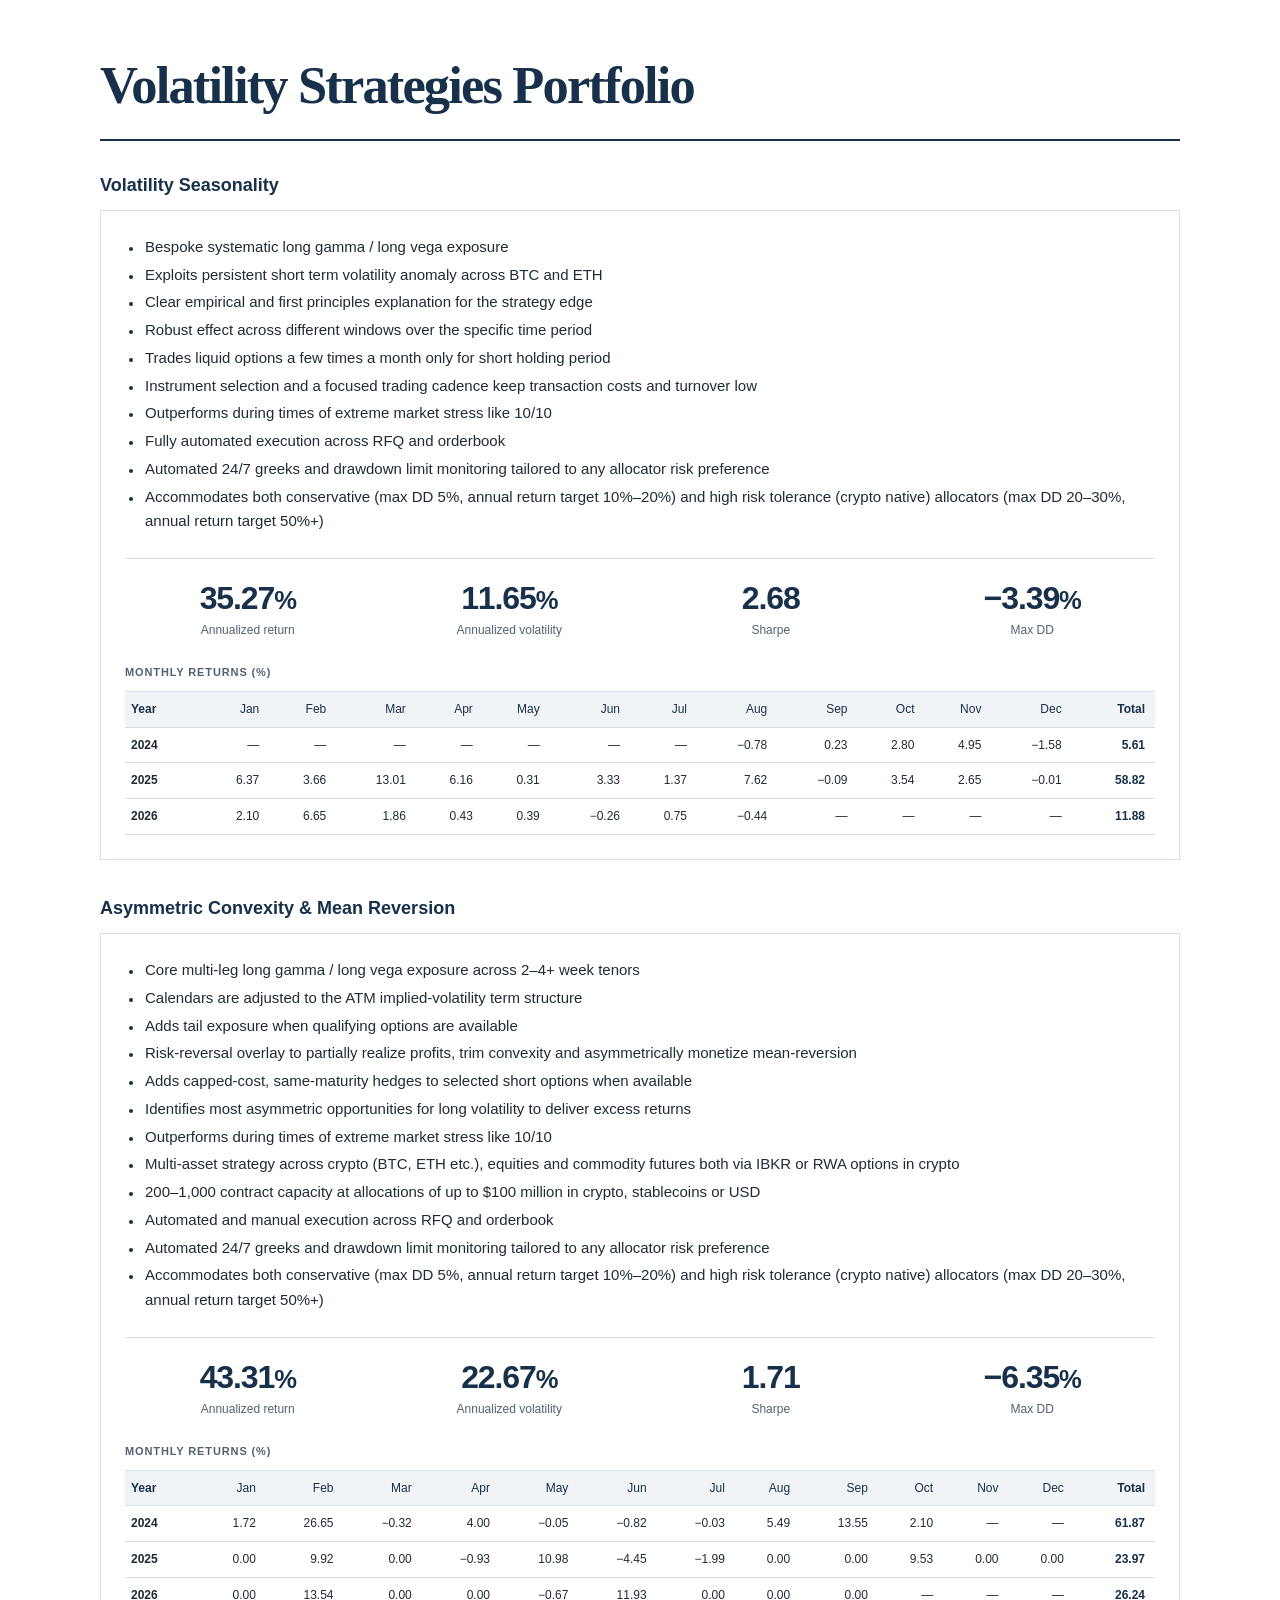
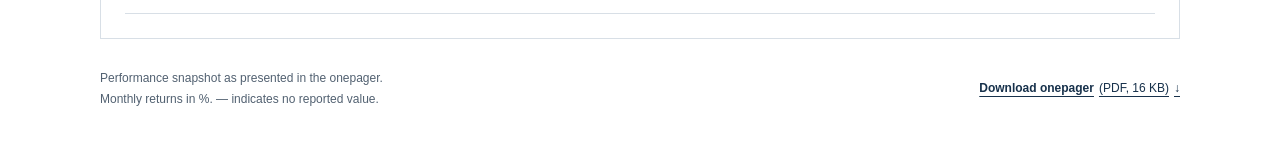
==== index.html @ 5abc0e46 "Publish the volatility strategies portfolio onepager" ====
<!doctype html>
<html lang="en">
<head>
  <meta charset="utf-8">
  <meta name="viewport" content="width=device-width, initial-scale=1">
  <meta name="description" content="Volatility Strategies Portfolio: Volatility Seasonality and Asymmetric Convexity & Mean Reversion. Strategy descriptions and performance from the portfolio onepager.">
  <meta name="color-scheme" content="light">
  <meta name="referrer" content="no-referrer">
  <meta http-equiv="Content-Security-Policy" content="default-src 'none'; style-src 'self'; img-src 'self'; base-uri 'none'; form-action 'none'; object-src 'none'">
  <title>Volatility Strategies Portfolio</title>
  <link rel="stylesheet" href="styles.css">
</head>
<body>
  <a class="skip-link" href="#portfolio">Skip to portfolio</a>
  <div class="page">
    <header class="masthead">
      <h1>Volatility Strategies Portfolio</h1>
    </header>

    <main id="portfolio">
      <section class="strategy" aria-labelledby="seasonality-title">
        <h2 id="seasonality-title">Volatility Seasonality</h2>
        <div class="strategy-body">
          <ul class="strategy-points">
            <li>Bespoke systematic long gamma / long vega exposure</li>
            <li>Exploits persistent short term volatility anomaly across BTC and ETH</li>
            <li>Clear empirical and first principles explanation for the strategy edge</li>
            <li>Robust effect across different windows over the specific time period</li>
            <li>Trades liquid options a few times a month only for short holding period</li>
            <li>Instrument selection and a focused trading cadence keep transaction costs and turnover low</li>
            <li>Outperforms during times of extreme market stress like 10/10</li>
            <li>Fully automated execution across RFQ and orderbook</li>
            <li>Automated 24/7 greeks and drawdown limit monitoring tailored to any allocator risk preference</li>
            <li>Accommodates both conservative (max DD 5%, annual return target 10%–20%) and high risk tolerance (crypto native) allocators (max DD 20–30%, annual return target 50%+)</li>
          </ul>

          <div class="performance">
            <dl class="metrics">
              <div><dt>Annualized return</dt><dd>35.27<span>%</span></dd></div>
              <div><dt>Annualized volatility</dt><dd>11.65<span>%</span></dd></div>
              <div><dt>Sharpe</dt><dd>2.68</dd></div>
              <div><dt>Max DD</dt><dd>−3.39<span>%</span></dd></div>
            </dl>
            <div class="table-scroll" role="region" aria-label="Volatility Seasonality monthly returns; scroll horizontally for all months" tabindex="0">
              <table>
                <caption>Monthly returns (%)</caption>
                <thead>
                  <tr><th scope="col">Year</th><th scope="col">Jan</th><th scope="col">Feb</th><th scope="col">Mar</th><th scope="col">Apr</th><th scope="col">May</th><th scope="col">Jun</th><th scope="col">Jul</th><th scope="col">Aug</th><th scope="col">Sep</th><th scope="col">Oct</th><th scope="col">Nov</th><th scope="col">Dec</th><th scope="col">Total</th></tr>
                </thead>
                <tbody>
                  <tr><th scope="row">2024</th><td>—</td><td>—</td><td>—</td><td>—</td><td>—</td><td>—</td><td>—</td><td>−0.78</td><td>0.23</td><td>2.80</td><td>4.95</td><td>−1.58</td><td>5.61</td></tr>
                  <tr><th scope="row">2025</th><td>6.37</td><td>3.66</td><td>13.01</td><td>6.16</td><td>0.31</td><td>3.33</td><td>1.37</td><td>7.62</td><td>−0.09</td><td>3.54</td><td>2.65</td><td>−0.01</td><td>58.82</td></tr>
                  <tr><th scope="row">2026</th><td>2.10</td><td>6.65</td><td>1.86</td><td>0.43</td><td>0.39</td><td>−0.26</td><td>0.75</td><td>−0.44</td><td>—</td><td>—</td><td>—</td><td>—</td><td>11.88</td></tr>
                </tbody>
              </table>
            </div>
            <p class="scroll-hint">Scroll table to view all months →</p>
          </div>
        </div>
      </section>

      <section class="strategy" aria-labelledby="convexity-title">
        <h2 id="convexity-title">Asymmetric Convexity &amp; Mean Reversion</h2>
        <div class="strategy-body">
          <ul class="strategy-points">
            <li>Core multi-leg long gamma / long vega exposure across 2–4+ week tenors</li>
            <li>Calendars are adjusted to the ATM implied-volatility term structure</li>
            <li>Adds tail exposure when qualifying options are available</li>
            <li>Risk-reversal overlay to partially realize profits, trim convexity and asymmetrically monetize mean-reversion</li>
            <li>Adds capped-cost, same-maturity hedges to selected short options when available</li>
            <li>Identifies most asymmetric opportunities for long volatility to deliver excess returns</li>
            <li>Outperforms during times of extreme market stress like 10/10</li>
            <li>Multi-asset strategy across crypto (BTC, ETH etc.), equities and commodity futures both via IBKR or RWA options in crypto</li>
            <li>200–1,000 contract capacity at allocations of up to $100 million in crypto, stablecoins or USD</li>
            <li>Automated and manual execution across RFQ and orderbook</li>
            <li>Automated 24/7 greeks and drawdown limit monitoring tailored to any allocator risk preference</li>
            <li>Accommodates both conservative (max DD 5%, annual return target 10%–20%) and high risk tolerance (crypto native) allocators (max DD 20–30%, annual return target 50%+)</li>
          </ul>

          <div class="performance">
            <dl class="metrics">
              <div><dt>Annualized return</dt><dd>43.31<span>%</span></dd></div>
              <div><dt>Annualized volatility</dt><dd>22.67<span>%</span></dd></div>
              <div><dt>Sharpe</dt><dd>1.71</dd></div>
              <div><dt>Max DD</dt><dd>−6.35<span>%</span></dd></div>
            </dl>
            <div class="table-scroll" role="region" aria-label="Asymmetric Convexity and Mean Reversion monthly returns; scroll horizontally for all months" tabindex="0">
              <table>
                <caption>Monthly returns (%)</caption>
                <thead>
                  <tr><th scope="col">Year</th><th scope="col">Jan</th><th scope="col">Feb</th><th scope="col">Mar</th><th scope="col">Apr</th><th scope="col">May</th><th scope="col">Jun</th><th scope="col">Jul</th><th scope="col">Aug</th><th scope="col">Sep</th><th scope="col">Oct</th><th scope="col">Nov</th><th scope="col">Dec</th><th scope="col">Total</th></tr>
                </thead>
                <tbody>
                  <tr><th scope="row">2024</th><td>1.72</td><td>26.65</td><td>−0.32</td><td>4.00</td><td>−0.05</td><td>−0.82</td><td>−0.03</td><td>5.49</td><td>13.55</td><td>2.10</td><td>—</td><td>—</td><td>61.87</td></tr>
                  <tr><th scope="row">2025</th><td>0.00</td><td>9.92</td><td>0.00</td><td>−0.93</td><td>10.98</td><td>−4.45</td><td>−1.99</td><td>0.00</td><td>0.00</td><td>9.53</td><td>0.00</td><td>0.00</td><td>23.97</td></tr>
                  <tr><th scope="row">2026</th><td>0.00</td><td>13.54</td><td>0.00</td><td>0.00</td><td>−0.67</td><td>11.93</td><td>0.00</td><td>0.00</td><td>0.00</td><td>—</td><td>—</td><td>—</td><td>26.24</td></tr>
                </tbody>
              </table>
            </div>
            <p class="scroll-hint">Scroll table to view all months →</p>
          </div>
        </div>
      </section>
    </main>

    <footer>
      <p>Performance snapshot as presented in the onepager.<br>Monthly returns in %. — indicates no reported value.</p>
      <a class="pdf-link" href="volatility-strategies-portfolio.pdf" download>Download onepager <span>(PDF, 16 KB)</span><span aria-hidden="true"> ↓</span></a>
    </footer>
  </div>
</body>
</html>
---- styles.css ----
:root {
  color-scheme: light;
  --navy: #17314b;
  --ink: #202b36;
  --muted: #526171;
  --line: #d8dfe6;
  --table-head: #f1f4f7;
}

* { box-sizing: border-box; }

html {
  font-family: Arial, Helvetica, sans-serif;
  color: var(--ink);
  background: #fff;
  -webkit-text-size-adjust: 100%;
}

body { margin: 0; }

.page {
  width: min(100% - 64px, 1080px);
  margin: 0 auto;
  padding: 56px 0 32px;
}

.masthead {
  padding-bottom: 24px;
  border-bottom: 2px solid var(--navy);
  margin-bottom: 32px;
}

h1 {
  margin: 0;
  color: var(--navy);
  font-family: "Palatino Linotype", "Book Antiqua", Palatino, Georgia, serif;
  font-size: clamp(2rem, 4.1vw, 3.3rem);
  font-weight: 700;
  line-height: 1.12;
  letter-spacing: -0.035em;
  text-wrap: balance;
}

.strategy + .strategy { margin-top: 36px; }

h2 {
  margin: 0 0 12px;
  color: var(--navy);
  font-size: 1.125rem;
  line-height: 1.4;
}

.strategy-body {
  border: 1px solid var(--line);
  padding: 24px;
}

.strategy-points {
  margin: 0 0 24px;
  padding-left: 18px;
  font-size: 0.9375rem;
  line-height: 1.65;
}

.strategy-points li { padding-left: 2px; }
.strategy-points li + li { margin-top: 3px; }
.strategy-points li::marker { color: var(--navy); font-size: 0.8em; }

.performance {
  border-top: 1px solid var(--line);
  padding-top: 22px;
}

.metrics {
  display: grid;
  grid-template-columns: repeat(4, minmax(0, 1fr));
  gap: 16px;
  margin: 0 0 26px;
  color: var(--navy);
  font-variant-numeric: tabular-nums;
}

.metrics > div {
  display: flex;
  flex-direction: column;
  text-align: center;
  gap: 5px;
}

.metrics dt {
  color: var(--muted);
  font-size: 0.75rem;
  line-height: 1.5;
}

.metrics dd {
  order: -1;
  margin: 0;
  font-size: clamp(1.5rem, 3.1vw, 2rem);
  font-weight: 700;
  letter-spacing: -0.035em;
  line-height: 1.1;
}

.metrics dd span { font-size: 0.8em; }

.table-scroll {
  overflow-x: auto;
  scrollbar-width: thin;
  scrollbar-color: var(--muted) var(--table-head);
}

table {
  width: 100%;
  min-width: 760px;
  border-collapse: collapse;
  font-variant-numeric: tabular-nums;
  font-size: 0.75rem;
  line-height: 1.4;
  text-align: right;
}

caption {
  padding-bottom: 10px;
  color: var(--muted);
  font-size: 0.6875rem;
  font-weight: 700;
  letter-spacing: 0.08em;
  text-align: left;
  text-transform: uppercase;
}

th, td { padding: 9px 6px; white-space: nowrap; }

thead {
  background: var(--table-head);
  color: var(--navy);
  border-top: 1px solid var(--line);
  border-bottom: 1px solid var(--line);
}

thead th { font-weight: 400; }

tbody tr { border-bottom: 1px solid var(--line); }

tr > :first-child {
  position: sticky;
  left: 0;
  text-align: left;
  font-weight: 700;
  background: #fff;
}

thead tr > :first-child { background: var(--table-head); }

tr > :last-child {
  font-weight: 700;
  color: var(--navy);
  padding-right: 10px;
}

.scroll-hint { display: none; }

footer {
  display: flex;
  justify-content: space-between;
  align-items: center;
  gap: 24px;
  margin-top: 28px;
  color: var(--muted);
  font-size: 0.75rem;
  line-height: 1.7;
}

footer p { margin: 0; }

a { color: var(--navy); text-underline-offset: 4px; }

.pdf-link {
  display: inline-flex;
  align-items: center;
  gap: 5px;
  min-height: 44px;
  flex-shrink: 0;
  font-weight: 700;
}

.pdf-link span { font-weight: 400; }
a:hover { text-decoration-thickness: 2px; }

:focus-visible {
  outline: 2px solid var(--navy);
  outline-offset: 4px;
}

.table-scroll:focus-visible { outline-offset: -2px; }

.skip-link {
  position: absolute;
  top: 12px;
  left: 16px;
  z-index: 1;
  padding: 12px 16px;
  color: #fff;
  background: var(--navy);
  transform: translateY(-200%);
}

.skip-link:focus { transform: translateY(0); }

@media (max-width: 880px) {
  .scroll-hint {
    display: block;
    margin: 10px 0 0;
    color: var(--muted);
    font-size: 0.6875rem;
  }
}

@media (max-width: 600px) {
  .page { width: calc(100% - 32px); padding-top: 32px; }
  .masthead { padding-bottom: 20px; margin-bottom: 26px; }
  .strategy-body { padding: 18px 14px; }
  .strategy + .strategy { margin-top: 28px; }
  .strategy-points { font-size: 0.875rem; }
  .metrics { grid-template-columns: repeat(2, minmax(0, 1fr)); gap: 22px 12px; }
  .metrics dd { font-size: 1.75rem; }
  footer { align-items: flex-start; flex-direction: column; gap: 8px; }
}

@media print {
  @page { size: A4; margin: 14mm; }
  .page { width: 100%; padding: 0; }
  .masthead { margin-bottom: 16px; padding-bottom: 12px; }
  h1 { font-size: 25pt; }
  h2 { font-size: 11pt; margin-bottom: 6px; }
  .strategy { break-inside: avoid; }
  .strategy + .strategy { margin-top: 16px; }
  .strategy-body { padding: 10px; }
  .strategy-points { font-size: 8.5pt; line-height: 1.3; margin-bottom: 12px; }
  .strategy-points li + li { margin-top: 2px; }
  .performance { padding-top: 12px; }
  .metrics { grid-template-columns: repeat(4, minmax(0, 1fr)); margin-bottom: 12px; }
  .metrics dd { font-size: 17pt; }
  .metrics dt { font-size: 7pt; }
  .table-scroll { overflow: visible; }
  table { min-width: 0; font-size: 6.5pt; }
  caption { padding-bottom: 5px; font-size: 6pt; }
  th, td { padding: 5px 3px; }
  tr > :first-child { position: static; }
  footer { margin-top: 12px; font-size: 6.5pt; }
  .skip-link, .scroll-hint, .pdf-link { display: none; }
}
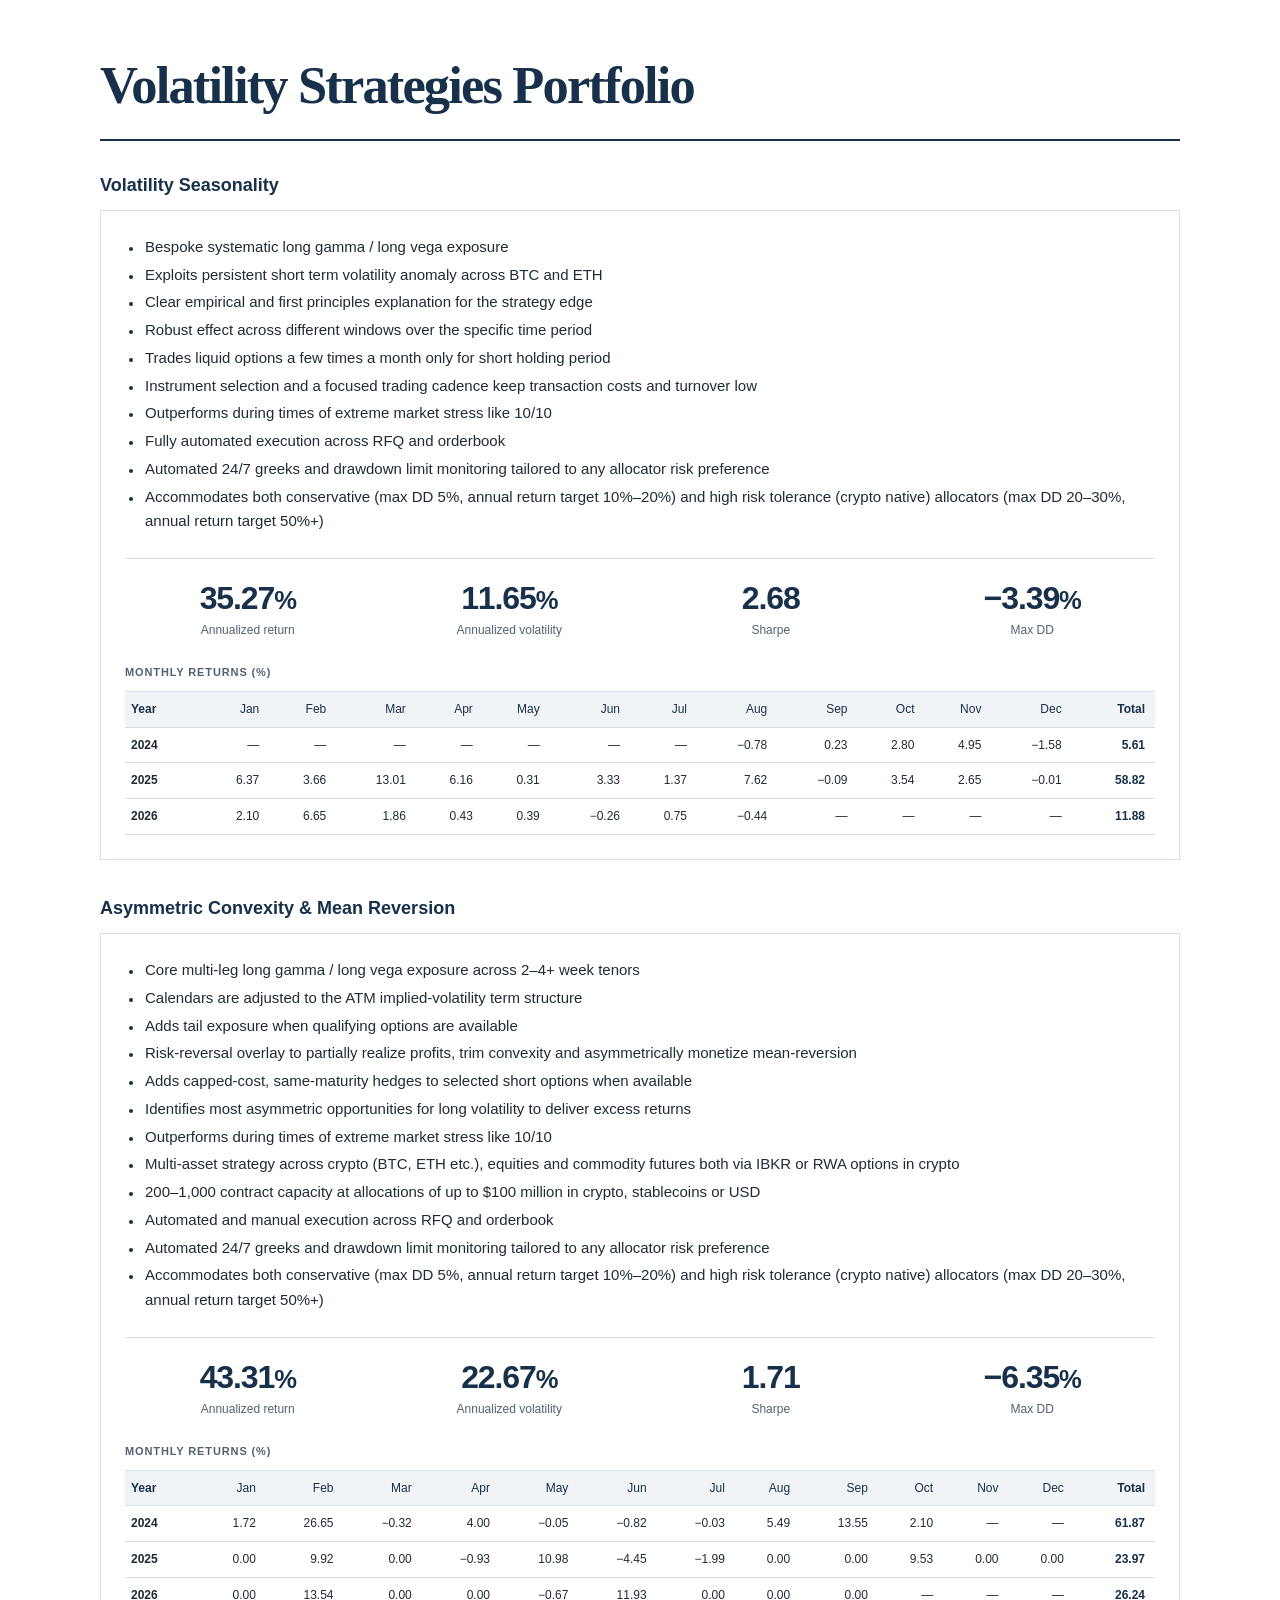
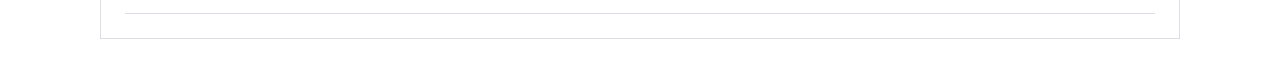
==== commit cc39b1e9: "Remove the onepager footer and download link" ====
--- a/index.html
+++ b/index.html
@@ -102,11 +102,6 @@
         </div>
       </section>
     </main>
-
-    <footer>
-      <p>Performance snapshot as presented in the onepager.<br>Monthly returns in %. — indicates no reported value.</p>
-      <a class="pdf-link" href="volatility-strategies-portfolio.pdf" download>Download onepager <span>(PDF, 16 KB)</span><span aria-hidden="true"> ↓</span></a>
-    </footer>
   </div>
 </body>
 </html>
--- a/styles.css
+++ b/styles.css
@@ -160,33 +160,6 @@
 }
 
 .scroll-hint { display: none; }
-
-footer {
-  display: flex;
-  justify-content: space-between;
-  align-items: center;
-  gap: 24px;
-  margin-top: 28px;
-  color: var(--muted);
-  font-size: 0.75rem;
-  line-height: 1.7;
-}
-
-footer p { margin: 0; }
-
-a { color: var(--navy); text-underline-offset: 4px; }
-
-.pdf-link {
-  display: inline-flex;
-  align-items: center;
-  gap: 5px;
-  min-height: 44px;
-  flex-shrink: 0;
-  font-weight: 700;
-}
-
-.pdf-link span { font-weight: 400; }
-a:hover { text-decoration-thickness: 2px; }
 
 :focus-visible {
   outline: 2px solid var(--navy);
@@ -225,7 +198,6 @@
   .strategy-points { font-size: 0.875rem; }
   .metrics { grid-template-columns: repeat(2, minmax(0, 1fr)); gap: 22px 12px; }
   .metrics dd { font-size: 1.75rem; }
-  footer { align-items: flex-start; flex-direction: column; gap: 8px; }
 }
 
 @media print {
@@ -248,6 +220,5 @@
   caption { padding-bottom: 5px; font-size: 6pt; }
   th, td { padding: 5px 3px; }
   tr > :first-child { position: static; }
-  footer { margin-top: 12px; font-size: 6.5pt; }
-  .skip-link, .scroll-hint, .pdf-link { display: none; }
-}
+  .skip-link, .scroll-hint { display: none; }
+}
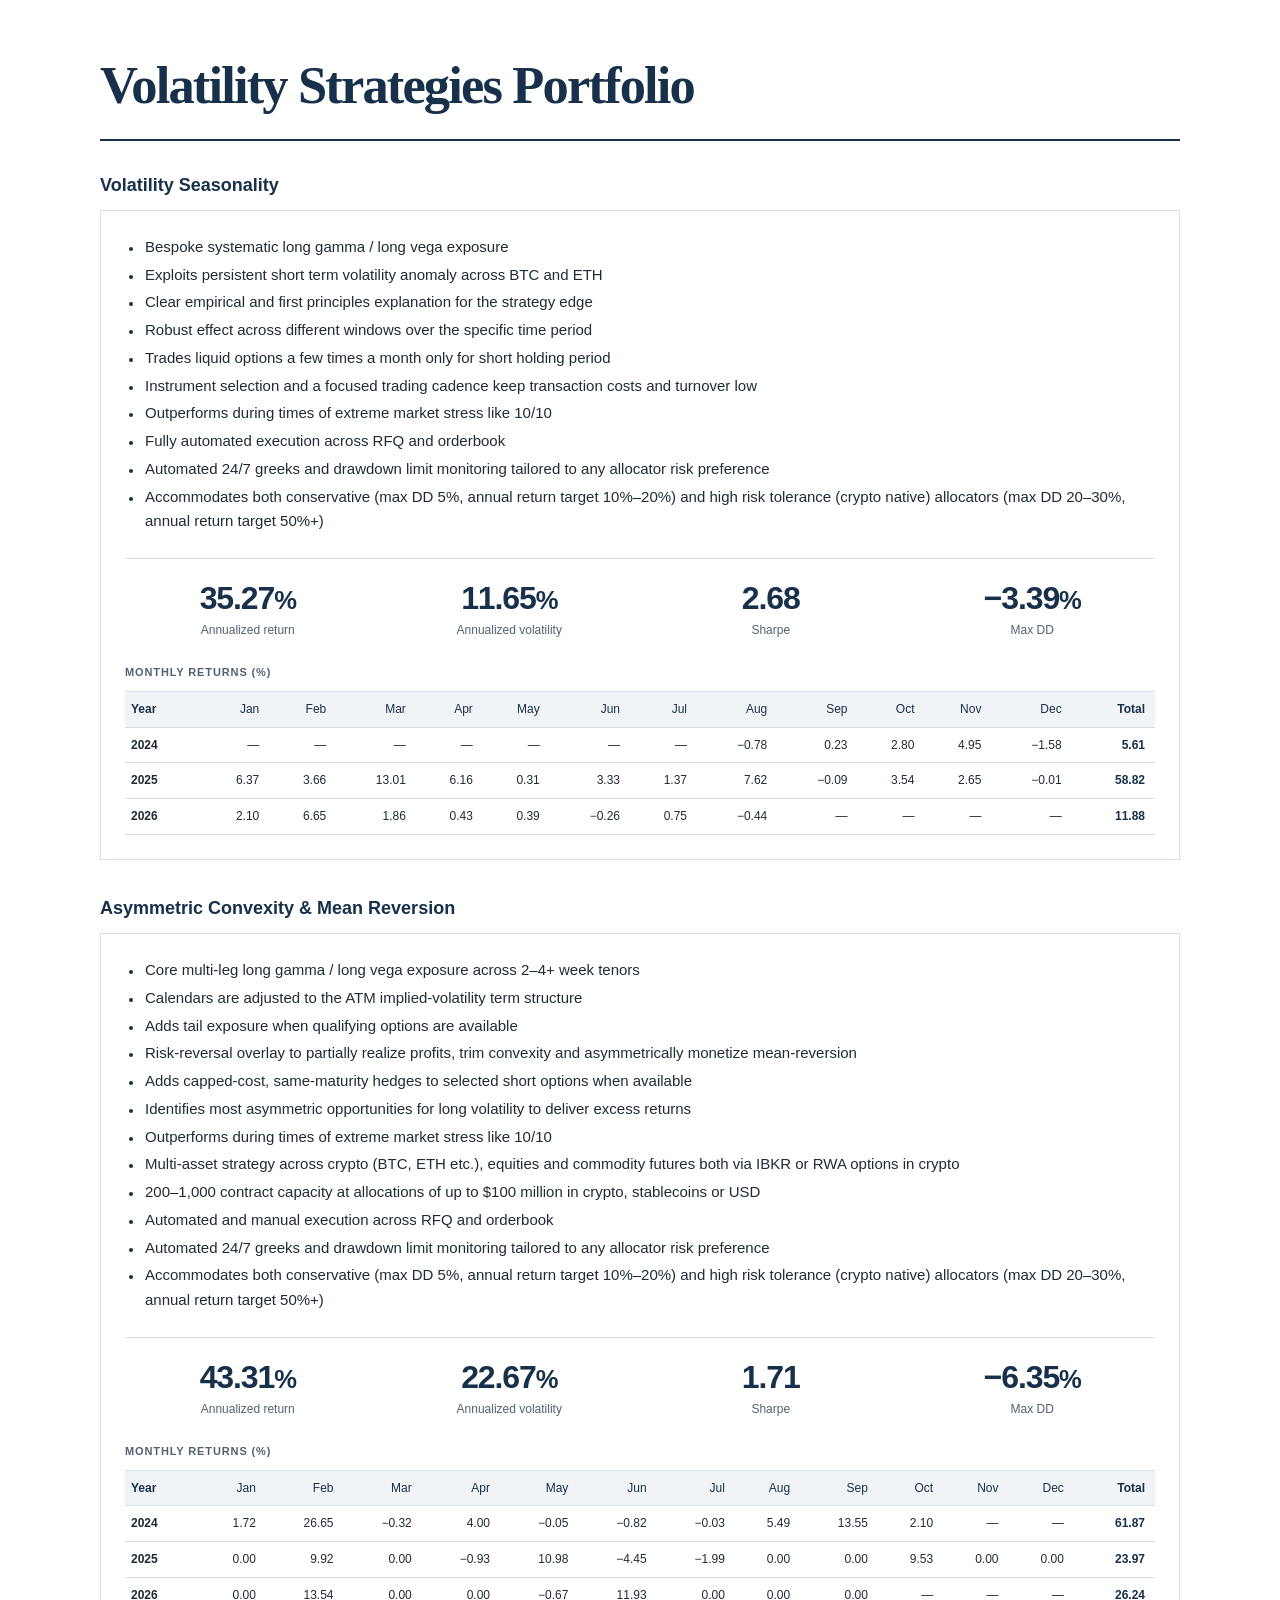
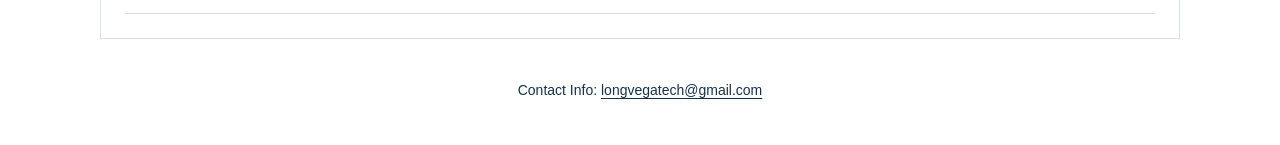
==== commit ee67fd9c: "Add a centered contact email footer" ====
--- a/index.html
+++ b/index.html
@@ -102,6 +102,10 @@
         </div>
       </section>
     </main>
+
+    <footer class="contact-footer">
+      <p>Contact Info: <a href="mailto:longvegatech@gmail.com">longvegatech@gmail.com</a></p>
+    </footer>
   </div>
 </body>
 </html>
--- a/styles.css
+++ b/styles.css
@@ -160,6 +160,25 @@
 }
 
 .scroll-hint { display: none; }
+
+.contact-footer {
+  margin-top: 28px;
+  color: var(--navy);
+  font-size: 0.875rem;
+  line-height: 1.6;
+  text-align: center;
+}
+
+.contact-footer p { margin: 0; }
+
+.contact-footer a {
+  display: inline-block;
+  padding: 12px 0;
+  color: inherit;
+  text-underline-offset: 3px;
+}
+
+.contact-footer a:hover { text-decoration-thickness: 2px; }
 
 :focus-visible {
   outline: 2px solid var(--navy);
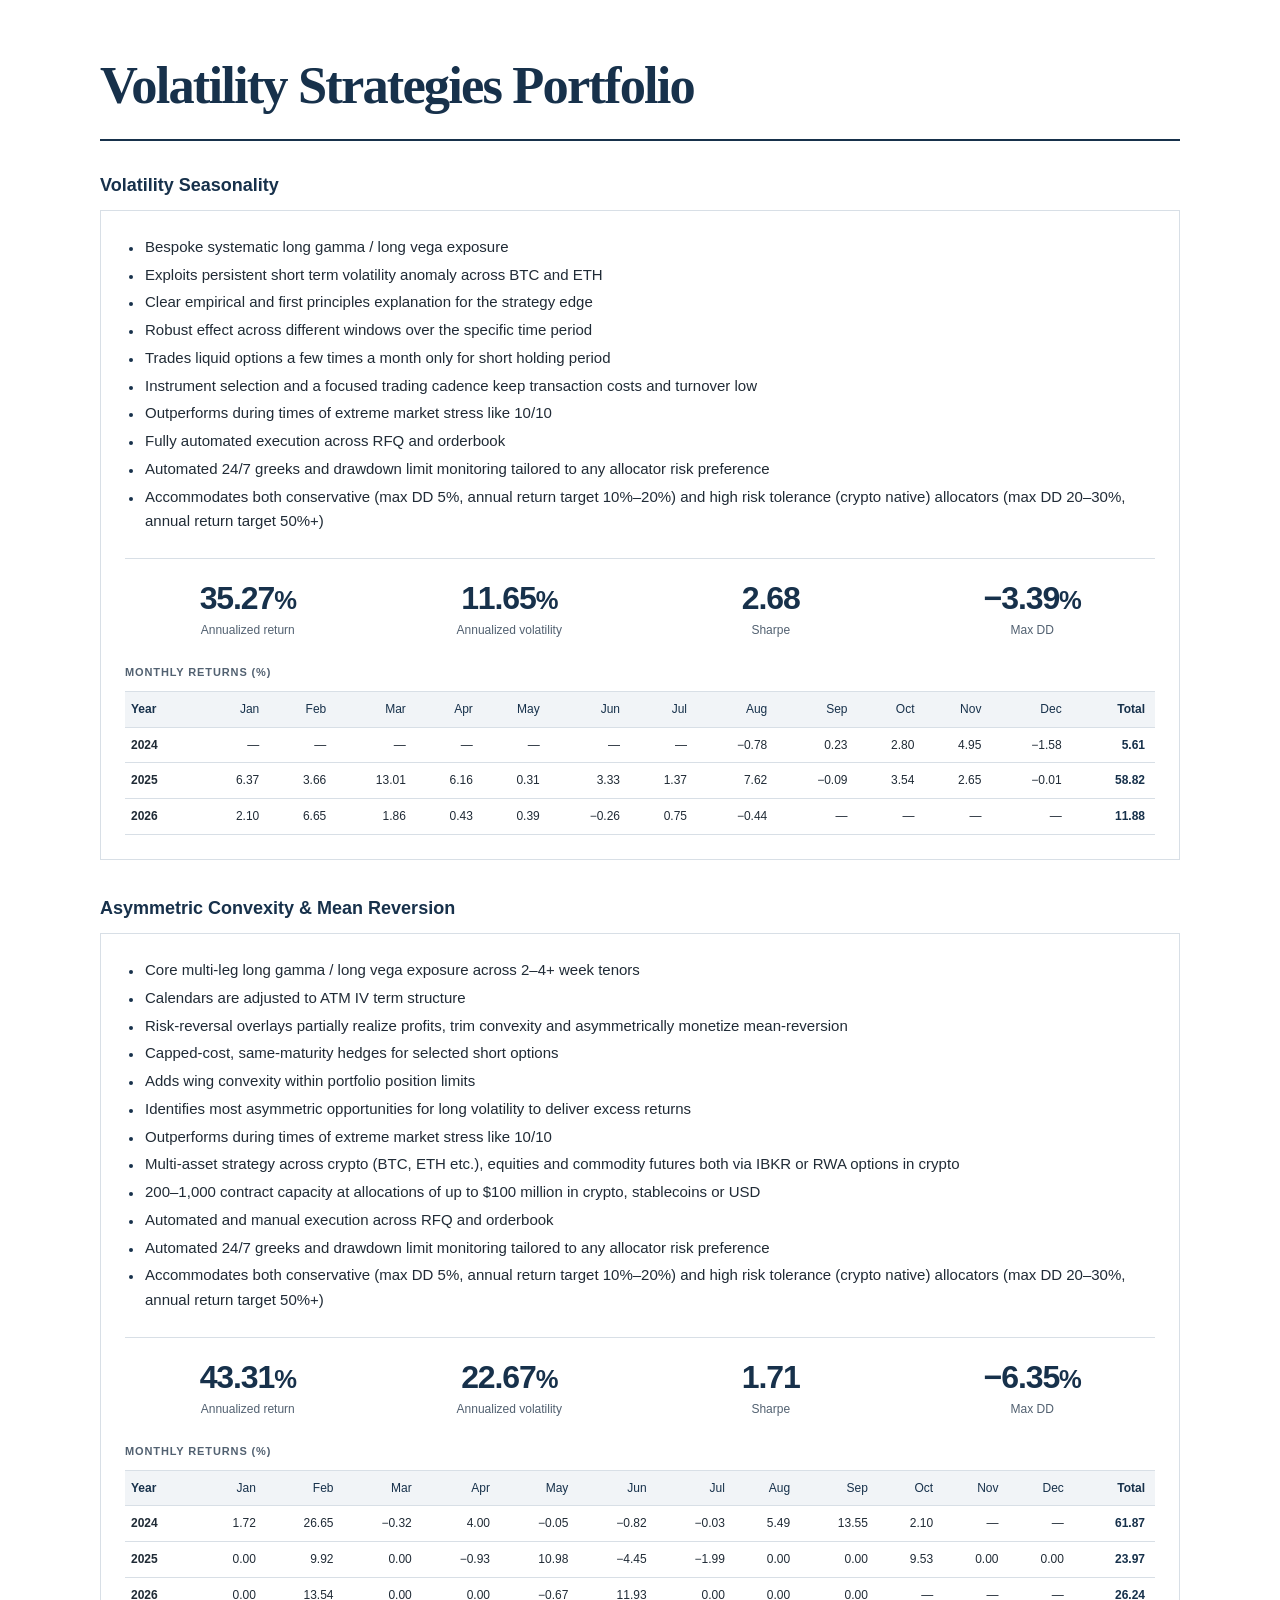
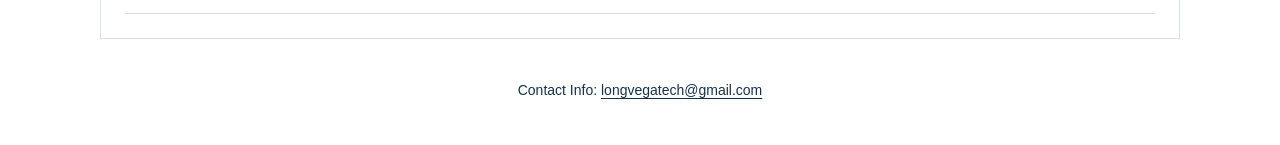
==== commit 268976ee: "Refine strategy points in index.html Updated strategy points for clarity and conciseness." ====
--- a/index.html
+++ b/index.html
@@ -64,10 +64,10 @@
         <div class="strategy-body">
           <ul class="strategy-points">
             <li>Core multi-leg long gamma / long vega exposure across 2–4+ week tenors</li>
-            <li>Calendars are adjusted to the ATM implied-volatility term structure</li>
-            <li>Adds tail exposure when qualifying options are available</li>
-            <li>Risk-reversal overlay to partially realize profits, trim convexity and asymmetrically monetize mean-reversion</li>
-            <li>Adds capped-cost, same-maturity hedges to selected short options when available</li>
+            <li>Calendars are adjusted to ATM IV term structure</li>
+            <li>Risk-reversal overlays partially realize profits, trim convexity and asymmetrically monetize mean-reversion</li>
+            <li>Capped-cost, same-maturity hedges for selected short options </li>
+            <li>Adds wing convexity within portfolio position limits</li>
             <li>Identifies most asymmetric opportunities for long volatility to deliver excess returns</li>
             <li>Outperforms during times of extreme market stress like 10/10</li>
             <li>Multi-asset strategy across crypto (BTC, ETH etc.), equities and commodity futures both via IBKR or RWA options in crypto</li>
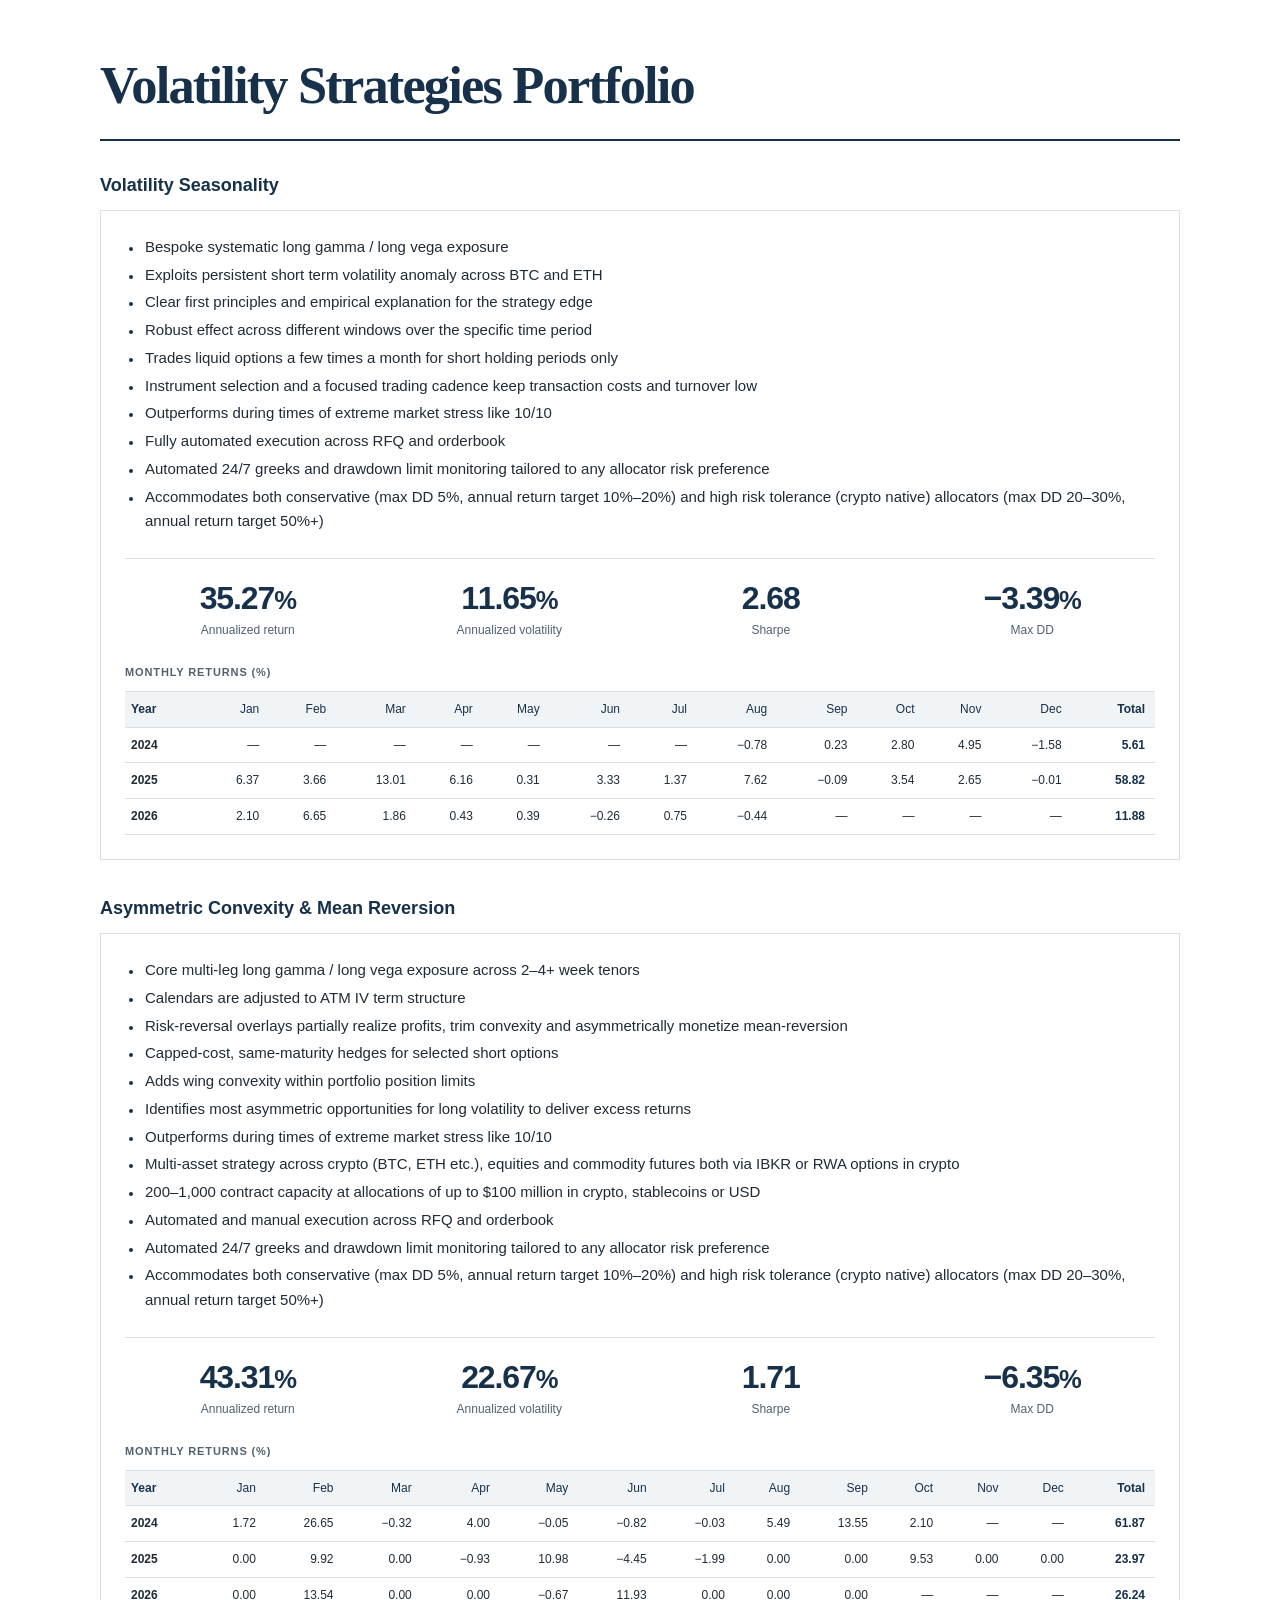
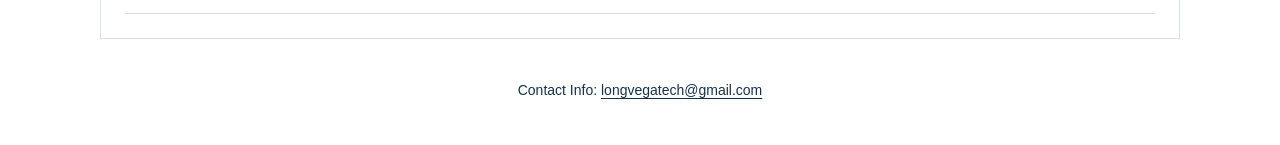
==== commit 587b63bb: "Refine strategy explanation and wording in index.html" ====
--- a/index.html
+++ b/index.html
@@ -24,9 +24,9 @@
           <ul class="strategy-points">
             <li>Bespoke systematic long gamma / long vega exposure</li>
             <li>Exploits persistent short term volatility anomaly across BTC and ETH</li>
-            <li>Clear empirical and first principles explanation for the strategy edge</li>
+            <li>Clear first principles and empirical explanation for the strategy edge</li>
             <li>Robust effect across different windows over the specific time period</li>
-            <li>Trades liquid options a few times a month only for short holding period</li>
+            <li>Trades liquid options a few times a month for short holding periods only</li>
             <li>Instrument selection and a focused trading cadence keep transaction costs and turnover low</li>
             <li>Outperforms during times of extreme market stress like 10/10</li>
             <li>Fully automated execution across RFQ and orderbook</li>
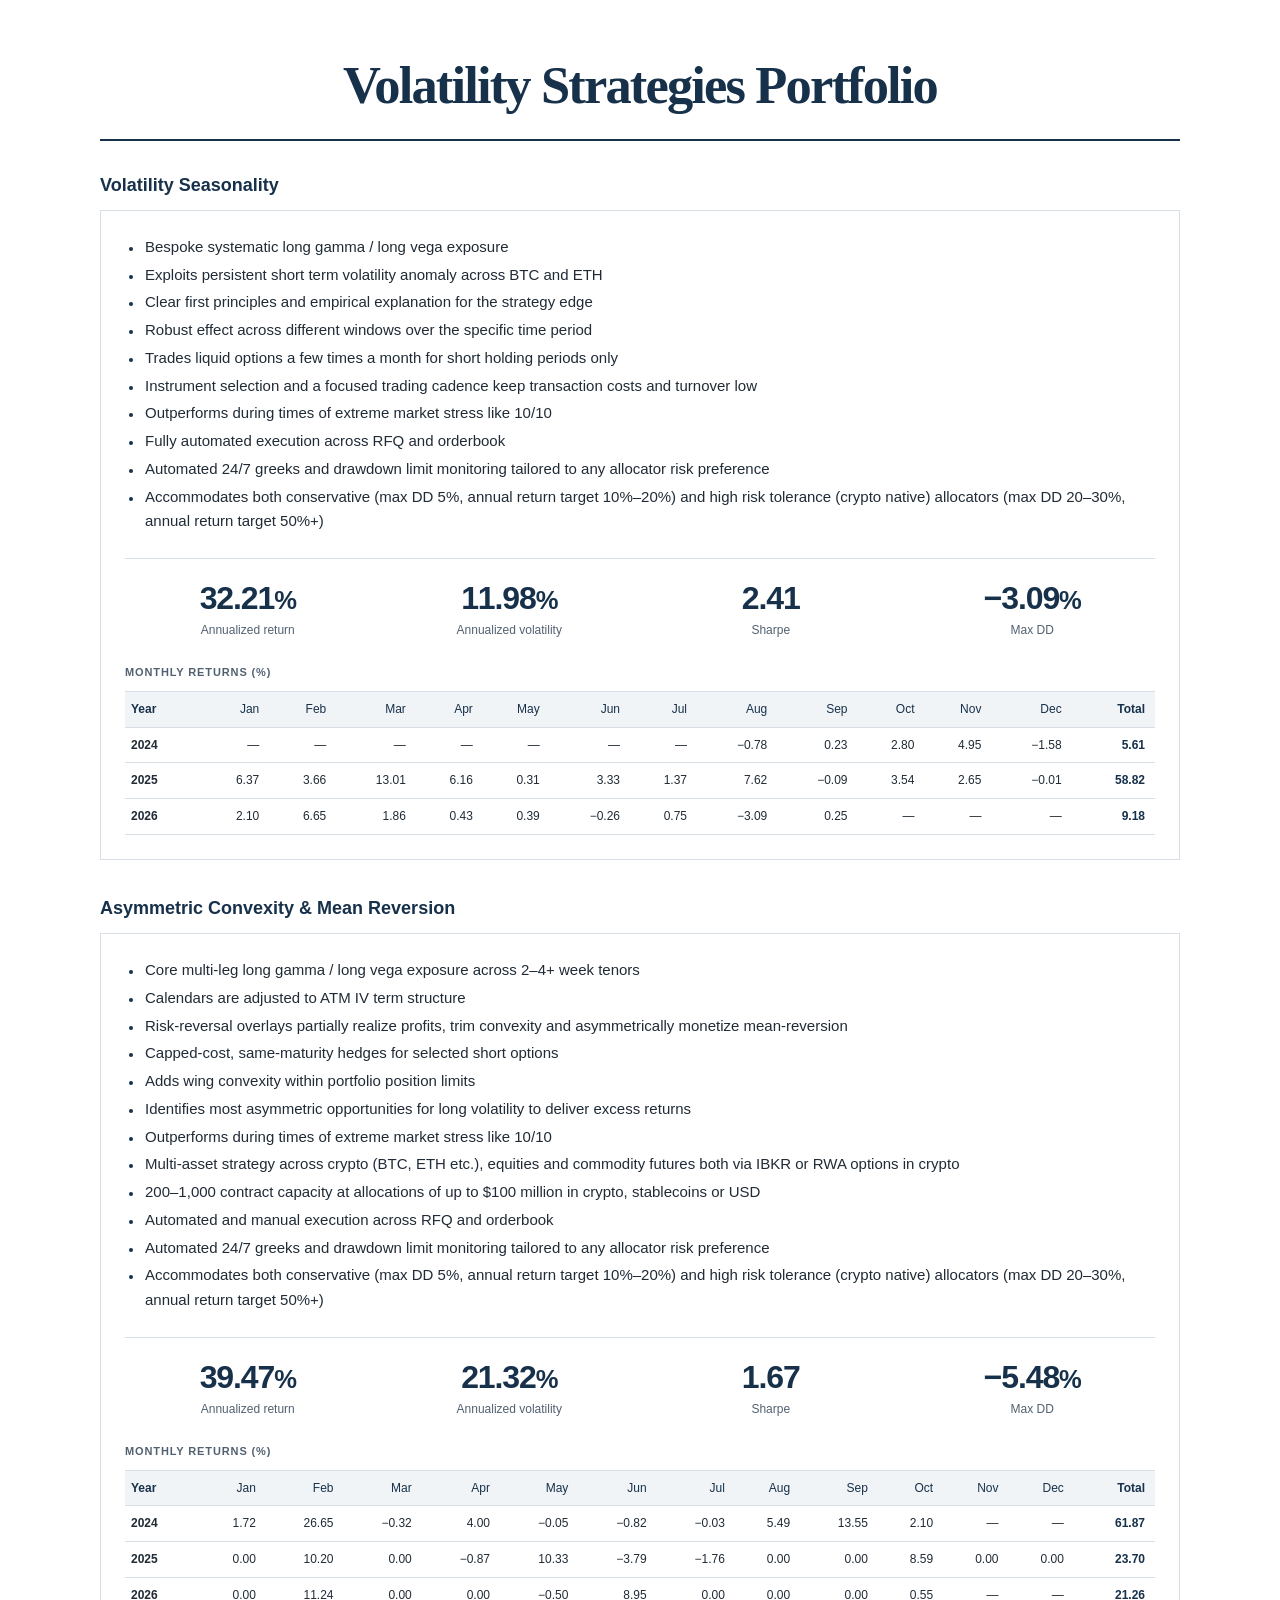
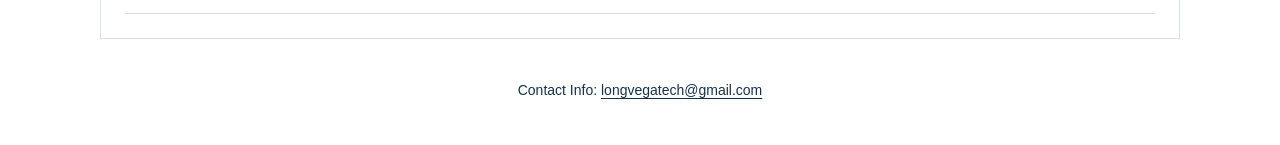
==== commit 6a253b18: "Refresh portfolio performance and center the page title" ====
--- a/index.html
+++ b/index.html
@@ -3,7 +3,7 @@
 <head>
   <meta charset="utf-8">
   <meta name="viewport" content="width=device-width, initial-scale=1">
-  <meta name="description" content="Volatility Strategies Portfolio: Volatility Seasonality and Asymmetric Convexity & Mean Reversion. Strategy descriptions and performance from the portfolio onepager.">
+  <meta name="description" content="Volatility Strategies Portfolio: Volatility Seasonality and Asymmetric Convexity & Mean Reversion.">
   <meta name="color-scheme" content="light">
   <meta name="referrer" content="no-referrer">
   <meta http-equiv="Content-Security-Policy" content="default-src 'none'; style-src 'self'; img-src 'self'; base-uri 'none'; form-action 'none'; object-src 'none'">
@@ -36,10 +36,10 @@
 
           <div class="performance">
             <dl class="metrics">
-              <div><dt>Annualized return</dt><dd>35.27<span>%</span></dd></div>
-              <div><dt>Annualized volatility</dt><dd>11.65<span>%</span></dd></div>
-              <div><dt>Sharpe</dt><dd>2.68</dd></div>
-              <div><dt>Max DD</dt><dd>−3.39<span>%</span></dd></div>
+              <div><dt>Annualized return</dt><dd>32.21<span>%</span></dd></div>
+              <div><dt>Annualized volatility</dt><dd>11.98<span>%</span></dd></div>
+              <div><dt>Sharpe</dt><dd>2.41</dd></div>
+              <div><dt>Max DD</dt><dd>−3.09<span>%</span></dd></div>
             </dl>
             <div class="table-scroll" role="region" aria-label="Volatility Seasonality monthly returns; scroll horizontally for all months" tabindex="0">
               <table>
@@ -50,7 +50,7 @@
                 <tbody>
                   <tr><th scope="row">2024</th><td>—</td><td>—</td><td>—</td><td>—</td><td>—</td><td>—</td><td>—</td><td>−0.78</td><td>0.23</td><td>2.80</td><td>4.95</td><td>−1.58</td><td>5.61</td></tr>
                   <tr><th scope="row">2025</th><td>6.37</td><td>3.66</td><td>13.01</td><td>6.16</td><td>0.31</td><td>3.33</td><td>1.37</td><td>7.62</td><td>−0.09</td><td>3.54</td><td>2.65</td><td>−0.01</td><td>58.82</td></tr>
-                  <tr><th scope="row">2026</th><td>2.10</td><td>6.65</td><td>1.86</td><td>0.43</td><td>0.39</td><td>−0.26</td><td>0.75</td><td>−0.44</td><td>—</td><td>—</td><td>—</td><td>—</td><td>11.88</td></tr>
+                  <tr><th scope="row">2026</th><td>2.10</td><td>6.65</td><td>1.86</td><td>0.43</td><td>0.39</td><td>−0.26</td><td>0.75</td><td>−3.09</td><td>0.25</td><td>—</td><td>—</td><td>—</td><td>9.18</td></tr>
                 </tbody>
               </table>
             </div>
@@ -79,10 +79,10 @@
 
           <div class="performance">
             <dl class="metrics">
-              <div><dt>Annualized return</dt><dd>43.31<span>%</span></dd></div>
-              <div><dt>Annualized volatility</dt><dd>22.67<span>%</span></dd></div>
-              <div><dt>Sharpe</dt><dd>1.71</dd></div>
-              <div><dt>Max DD</dt><dd>−6.35<span>%</span></dd></div>
+              <div><dt>Annualized return</dt><dd>39.47<span>%</span></dd></div>
+              <div><dt>Annualized volatility</dt><dd>21.32<span>%</span></dd></div>
+              <div><dt>Sharpe</dt><dd>1.67</dd></div>
+              <div><dt>Max DD</dt><dd>−5.48<span>%</span></dd></div>
             </dl>
             <div class="table-scroll" role="region" aria-label="Asymmetric Convexity and Mean Reversion monthly returns; scroll horizontally for all months" tabindex="0">
               <table>
@@ -92,8 +92,8 @@
                 </thead>
                 <tbody>
                   <tr><th scope="row">2024</th><td>1.72</td><td>26.65</td><td>−0.32</td><td>4.00</td><td>−0.05</td><td>−0.82</td><td>−0.03</td><td>5.49</td><td>13.55</td><td>2.10</td><td>—</td><td>—</td><td>61.87</td></tr>
-                  <tr><th scope="row">2025</th><td>0.00</td><td>9.92</td><td>0.00</td><td>−0.93</td><td>10.98</td><td>−4.45</td><td>−1.99</td><td>0.00</td><td>0.00</td><td>9.53</td><td>0.00</td><td>0.00</td><td>23.97</td></tr>
-                  <tr><th scope="row">2026</th><td>0.00</td><td>13.54</td><td>0.00</td><td>0.00</td><td>−0.67</td><td>11.93</td><td>0.00</td><td>0.00</td><td>0.00</td><td>—</td><td>—</td><td>—</td><td>26.24</td></tr>
+                  <tr><th scope="row">2025</th><td>0.00</td><td>10.20</td><td>0.00</td><td>−0.87</td><td>10.33</td><td>−3.79</td><td>−1.76</td><td>0.00</td><td>0.00</td><td>8.59</td><td>0.00</td><td>0.00</td><td>23.70</td></tr>
+                  <tr><th scope="row">2026</th><td>0.00</td><td>11.24</td><td>0.00</td><td>0.00</td><td>−0.50</td><td>8.95</td><td>0.00</td><td>0.00</td><td>0.00</td><td>0.55</td><td>—</td><td>—</td><td>21.26</td></tr>
                 </tbody>
               </table>
             </div>
--- a/styles.css
+++ b/styles.css
@@ -25,6 +25,7 @@
 }
 
 .masthead {
+  text-align: center;
   padding-bottom: 24px;
   border-bottom: 2px solid var(--navy);
   margin-bottom: 32px;
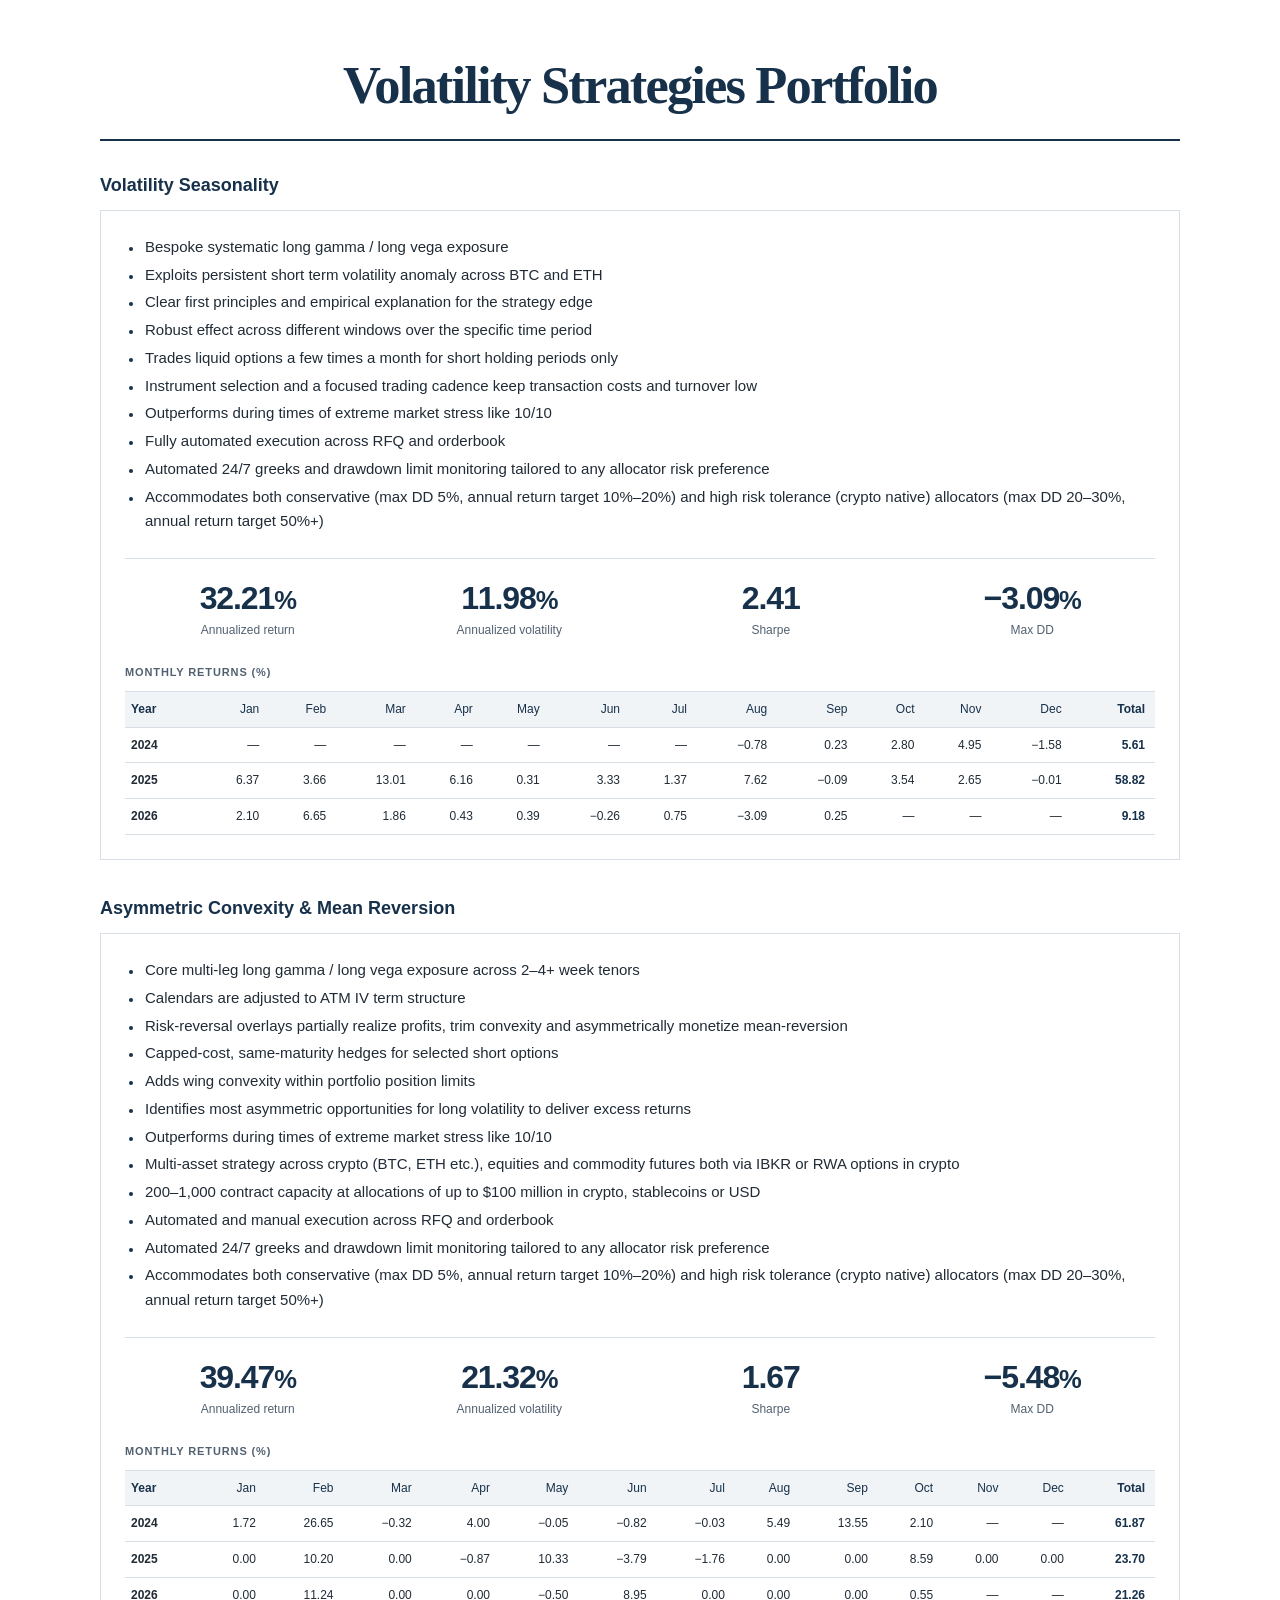
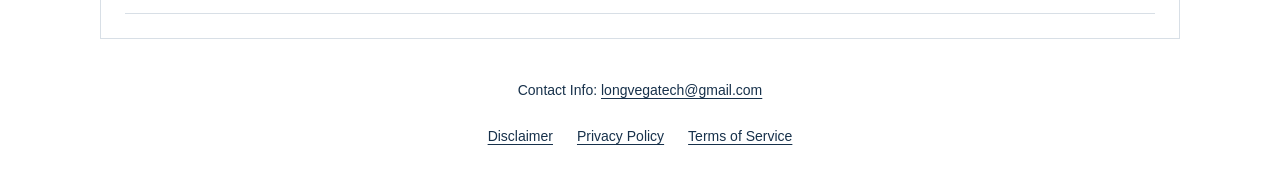
==== commit d6a72464: "Publish legal pages and add footer links" ====
--- a/index.html
+++ b/index.html
@@ -105,6 +105,11 @@
 
     <footer class="contact-footer">
       <p>Contact Info: <a href="mailto:longvegatech@gmail.com">longvegatech@gmail.com</a></p>
+      <nav class="legal-links" aria-label="Legal">
+        <a href="disclaimer.html">Disclaimer</a>
+        <a href="privacy-policy.html">Privacy Policy</a>
+        <a href="terms-of-service.html">Terms of Service</a>
+      </nav>
     </footer>
   </div>
 </body>
--- a/styles.css
+++ b/styles.css
@@ -180,6 +180,21 @@
 }
 
 .contact-footer a:hover { text-decoration-thickness: 2px; }
+
+.legal-links {
+  display: flex;
+  flex-wrap: wrap;
+  justify-content: center;
+  column-gap: 24px;
+}
+
+.legal-copy {
+  font-size: 0.9375rem;
+  line-height: 1.65;
+}
+
+.legal-copy p { margin: 0 0 16px; }
+.legal-copy section + section { margin-top: 28px; }
 
 :focus-visible {
   outline: 2px solid var(--navy);
@@ -215,7 +230,7 @@
   .masthead { padding-bottom: 20px; margin-bottom: 26px; }
   .strategy-body { padding: 18px 14px; }
   .strategy + .strategy { margin-top: 28px; }
-  .strategy-points { font-size: 0.875rem; }
+  .strategy-points, .legal-copy { font-size: 0.875rem; }
   .metrics { grid-template-columns: repeat(2, minmax(0, 1fr)); gap: 22px 12px; }
   .metrics dd { font-size: 1.75rem; }
 }
@@ -241,4 +256,7 @@
   th, td { padding: 5px 3px; }
   tr > :first-child { position: static; }
   .skip-link, .scroll-hint { display: none; }
-}
+  .legal-copy { font-size: 9pt; line-height: 1.4; }
+  .legal-copy h2 { break-after: avoid; }
+  .legal-copy p { orphans: 3; widows: 3; }
+}
